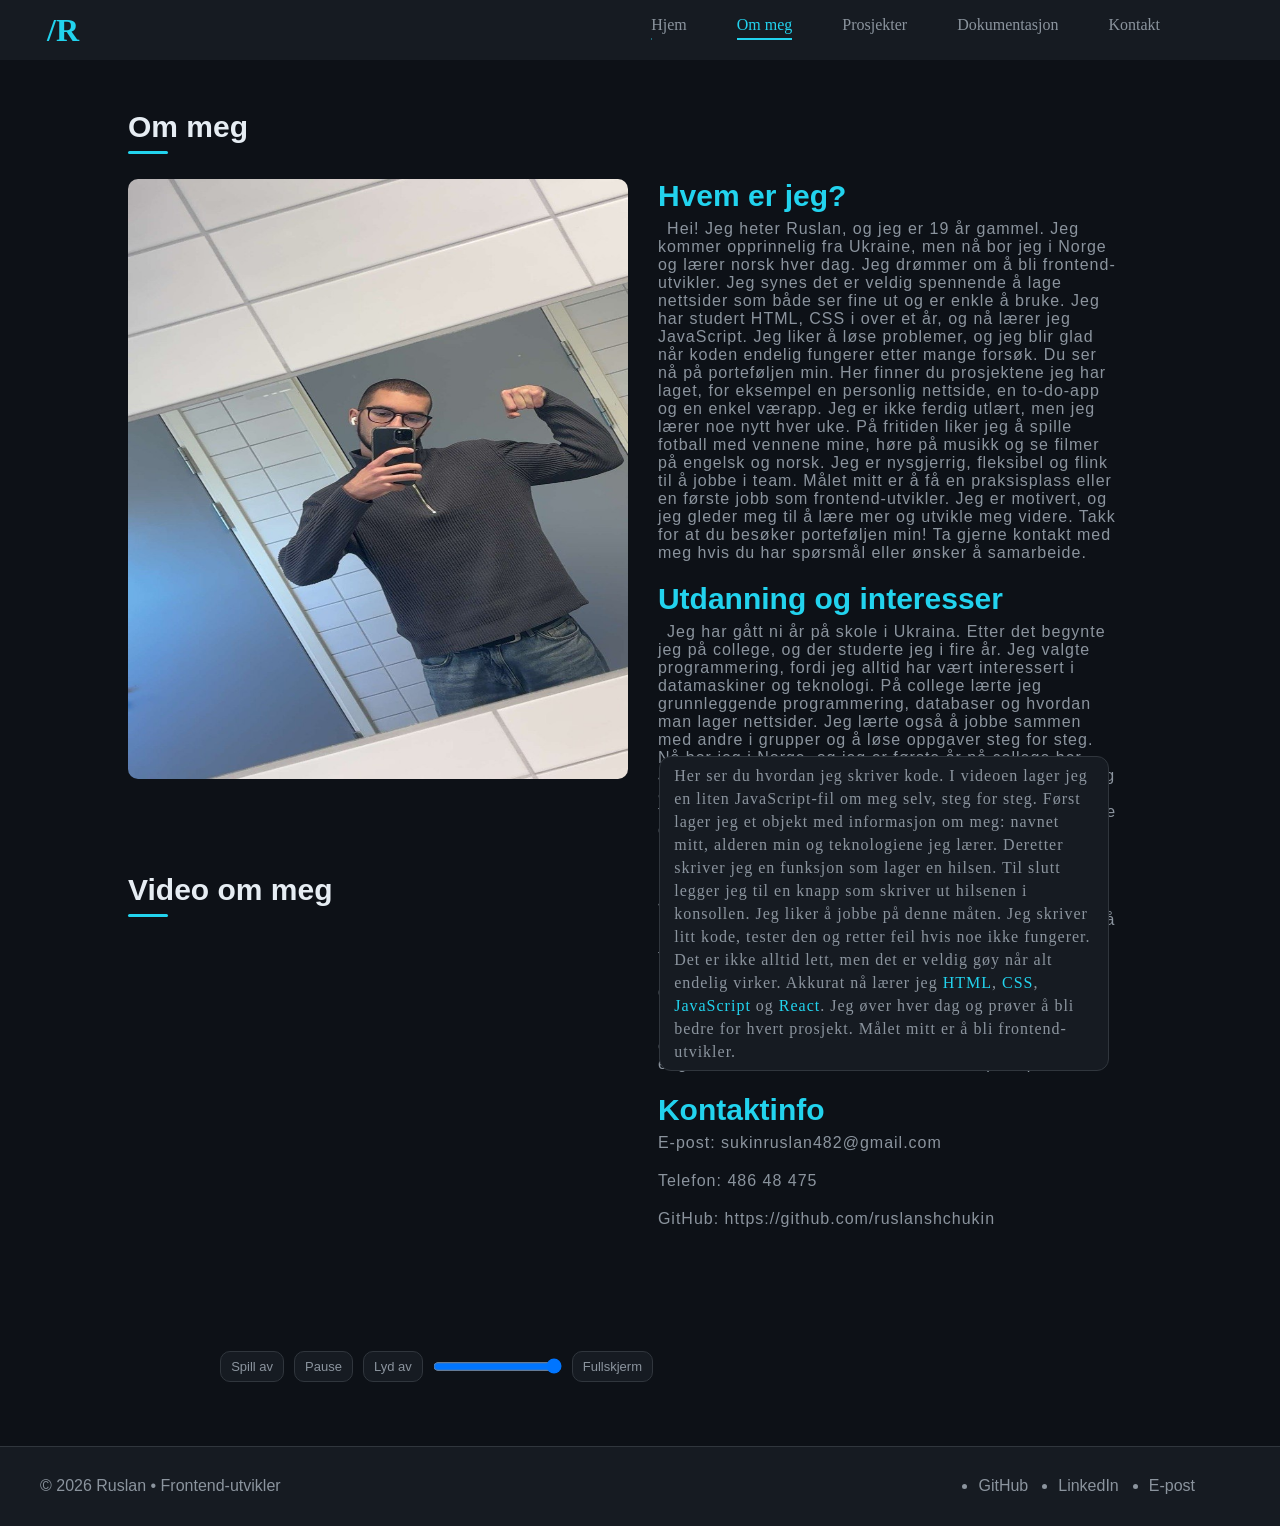
==== om meg.html @ 7aa9bc05 "Oppdaterer lenker" ====
<!DOCTYPE html>
<html lang="no">
<head>
    <meta charset="UTF-8">
    <meta name="viewport" content="width=device-width, initial-scale=1.0">
    <title>Portfolio</title>
    <link rel="stylesheet" href="css/om meg.css">
</head>
<body>
    <header>
        <h1 class="logo">/R</h1>

        <nav class="nav">
            <li><a href="index.html">Hjem</a></li>
            <li><a href="om meg.html" class="active">Om meg</a></li>
            <li><a href="prosjekter.html">Prosjekter</a></li>
            <li><a href="dokumentasjon.html">Dokumentasjon</a></li>
            <li><a href="kontakt.html">Kontakt</a></li>
        </nav>
        
    </header>

    <main>
        <section>
            <div class="content-1">

                <h1 class="section-title">Om meg</h1>
                
                <div class="om-meg">

                    <img src="img/første-bilde.jpg" alt="mitt bilde">

                    <div class="om-meg-tekst">
                        <h2>Hvem er jeg?</h2>

                        <p>
                            <span>Hei! Jeg heter Ruslan, og jeg er 19 år gammel. Jeg kommer opprinnelig fra Ukraine, men nå bor jeg i Norge og lærer norsk hver dag.</span>
                            Jeg drømmer om å bli frontend-utvikler. Jeg synes det er veldig spennende å lage nettsider som både ser fine ut og er enkle å bruke. 
                            Jeg har studert HTML, CSS i over et år, og nå lærer jeg JavaScript. Jeg liker å løse problemer, og jeg blir glad når koden endelig fungerer etter mange forsøk.
                            Du ser nå på porteføljen min. Her finner du prosjektene jeg har laget, for eksempel en personlig nettside, en to-do-app og en enkel værapp. Jeg er ikke ferdig utlært, men jeg lærer noe nytt hver uke.
                            På fritiden liker jeg å spille fotball med vennene mine, høre på musikk og se filmer på engelsk og norsk. Jeg er nysgjerrig, fleksibel og flink til å jobbe i team.
                            Målet mitt er å få en praksisplass eller en første jobb som frontend-utvikler. Jeg er motivert, og jeg gleder meg til å lære mer og utvikle meg videre.
                            Takk for at du besøker porteføljen min! Ta gjerne kontakt med meg hvis du har spørsmål eller ønsker å samarbeide.
                        </p>
    
                        <h2>Utdanning og interesser</h2>
                        <p>
                            <span>Jeg har gått ni år på skole i Ukraina. Etter det begynte jeg på college, og der studerte jeg i fire år. Jeg valgte programmering, fordi jeg alltid har vært interessert i datamaskiner og teknologi.</span>
                            På college lærte jeg grunnleggende programmering, databaser og hvordan man lager nettsider. Jeg lærte også å jobbe sammen med andre i grupper og å løse oppgaver steg for steg.
                            Nå bor jeg i Norge, og jeg er første år på college her. Jeg studerer fortsatt programmering. Det er litt vanskelig å studere på et nytt språk, men jeg lærer mye, både om faget og om norsk. Jeg har også blitt flinkere til å snakke og skrive norsk hver uke.
                            I fremtiden vil jeg fortsette å lære og bli en god frontend-utvikler.
                            <br>
                            <br>
                            <span>Min største interesse er programmering og webdesign. Jeg liker å bruke tid på å lage små prosjekter og prøve ut nye ting. Når jeg ser en fin nettside, tenker jeg ofte på hvordan den er laget.</span>
                            Jeg liker også å følge med på ny teknologi og se videoer om koding på YouTube. Det hjelper meg å lære nye ting og få nye ideer.
                            I tillegg til datamaskiner liker jeg å være aktiv. Jeg spiller fotball med vennene mine og går gjerne turer i naturen. Norge har mye vakker natur, og jeg setter pris på det.
                            Jeg liker også musikk og filmer. Jeg ser ofte filmer på norsk og engelsk, fordi det er en fin måte å lære språk på.
                        </p>
    
                        <h2>Kontaktinfo</h2>
                        <p>E-post: sukinruslan482@gmail.com</p>
                        <p>Telefon: 486 48 475</p>
                        <p>GitHub: 
                            <a href="https://github.com/ruslanshchukin" target="_blank"  rel="noopener noreferrer" title="Du kan trykke og finne informasjon på GitHub her">https://github.com/ruslanshchukin</a>
                        </p>
                    </div>
                </div>

            </div>
        </section>

        <section>
            <div class="content-2">
                <h1 class="section-title-2">Video om meg</h1>

                <div class="video">
                    <video id="minVideo" src="img/koding.mp4" width="800"  alt="video om meg"></video>  
                </div>

                <div class="kontroller">
                    <button id="spillAv">Spill av</button>
                    <button id="pause">Pause</button>
                    <button id="lyd">Lyd av</button>
                    <input type="range" id="volum" min="0" max="1" step="0.1" value="1">
                    <button id="fullskjerm">Fullskjerm</button>
                </div>   
            </div>
            <div class="content-2-2">
                <p>
                    Her ser du hvordan jeg skriver kode. I videoen lager jeg en liten JavaScript-fil om meg selv, steg for steg.
                    Først lager jeg et objekt med informasjon om meg: navnet mitt, alderen min og teknologiene jeg lærer.
                    Deretter skriver jeg en funksjon som lager en hilsen. Til slutt legger jeg til en knapp som skriver ut hilsenen i konsollen.
                    Jeg liker å jobbe på denne måten. Jeg skriver litt kode, tester den og retter feil hvis noe ikke fungerer. Det er ikke alltid lett, men det er veldig gøy når alt endelig virker.
                    Akkurat nå lærer jeg 
                    <span title="HTML er språket som bygger strukturen til en nettside. Med HTML lager jeg overskrifter, tekst, bilder, lenker og knapper.">HTML</span>, 
                    <span title="CSS bestemmer hvordan nettsiden ser ut. Jeg bruker CSS til farger, skrifttyper, avstander og layout, og til å gjøre siden fin på både mobil og PC.">CSS</span>, 
                    <span title="JavaScript gjør nettsiden levende. Med JavaScript kan jeg lage knapper som gjør noe, menyer som åpner seg, og apper som reagerer når brukeren klikker.">JavaScript</span> og 
                    <span title="React er et verktøy laget i JavaScript. Det hjelper meg å bygge nettsider av små, gjenbrukbare deler som kalles komponenter. Det gjør store prosjekter enklere å lage og vedlikeholde.">React</span>. Jeg øver hver dag og prøver å bli bedre for hvert prosjekt. Målet mitt er å bli frontend-utvikler.
                </p>
            </div>
        </section>
    </main>

    <footer>
        <div class="text-1">
            <p>© 2026 Ruslan • Frontend-utvikler</p>
        </div>
        <div class="text-2">
            <ul>
                <li>
                    GitHub
                </li>
                <li>
                    LinkedIn
                </li>
                <li>
                    E-post
                </li>
            </ul>
        </div>
    </footer>
    <script src="js/om meg.js"></script>
</body>
</html>
---- css/om meg.css ----
:root{
    --bakgrunn: #0D1117;    /*Hovedbakgrunn*/
    --flate: #161B22;       /*Kort, seksjoner*/
    --kantlinje: #30363D;   /*Rammer, linjer*/
    --tekst:#E6EDF3;        /*Brødtekst, overskrifter*/
    --dempet: #8B949E;      /*Sekundærtekst*/
    --aksent1: #22D3EE;     /*Knapper, lenker, logo*/
    --aksent2: #A78BFA;     /*Detaljer, hovern*/
    --suksess: #34D399;     /*Status, «åpen for jobb»*/
}

* {
    box-sizing: border-box;
    margin: 0;
    padding: 0;
}

body{
    background-color: var(--bakgrunn);
}

header{
    display: flex;
    justify-content: space-between;
    align-items: center;
    padding: 10px 20px;
    height: 60px;
    background-color: var(--flate);
    font-family: Georgia, 'Times New Roman', Times, serif;
}

.logo {
    font-weight: bold;
    color: var(--aksent1);
    padding-left: 27px;
}

.nav {
    display: flex;
    gap: 50px;
    margin-right: 100px;
    font-size: 16px;
    list-style: none;
}

.nav a {
    position: relative;
    display: inline-block;   
    overflow: hidden;         
    padding-bottom: 6px;
    color: var(--dempet);
    text-decoration: none;
    transition: color 0.2s;
    cursor: pointer;
}

.nav a::after {
    content: "";
    position: absolute;
    bottom: 0;
    left: 0;
    width: 100%;
    height: 2px;
    background-color: var(--aksent1);
    transform: translateX(-100%);   
    transition: transform 0.3s;
}

.nav a:hover::after,
.nav a.active::after {
    transform: translateX(0);     
}

.nav a:hover {
    color: var(--aksent1);
}

.nav a.active {
    color: var(--aksent1);
}

.content-1 {
    margin-left: 10%;
    margin-top: 50px;
}

.section-title {
    position: relative;
    display: inline-block;     
    padding-bottom: 10px;       
    font-size: 30px;
    color: var(--tekst);
    font-family: 'Gill Sans', 'Gill Sans MT', Calibri, 'Trebuchet MS', sans-serif;
}

.section-title::after {
    content: "";
    position: absolute;
    left: 0;
    bottom: 0;
    width: 40px;             
    height: 3px;
    background-color: var(--aksent1);
    border-radius: 2px;
    transition: width 0.4s ease;
}

.section-title:hover::after {
    width: 100%;               
}

.om-meg {
    padding-top: 25px;
    position: relative;
}

.om-meg img {
    width: 500px;
    height: 600px;
    border-radius: 10px;
}

.om-meg-tekst {
    position: absolute;
    top: 0;
    left: 46%;
    width: 40%;
    padding-top: 25px;
}

.om-meg-tekst h2 {
    color: var(--aksent1);
    padding-bottom: 7px;
    font-family: 'Gill Sans', 'Gill Sans MT', Calibri, 'Trebuchet MS', sans-serif;
    font-size: 30px;
}

.om-meg-tekst p {
    letter-spacing: 1px;
    padding-bottom: 20px;
    color: var(--dempet);
    font-family: 'Gill Sans', 'Gill Sans MT', Calibri, 'Trebuchet MS', sans-serif;
}

.om-meg-tekst span {
    padding-left: 2%;
}

.om-meg-tekst a{
    text-decoration: none;
    color: var(--dempet);
    cursor: pointer;
}

.om-meg-tekst a:hover {
    color: var(--aksent1);
}

.content-2 {
    margin-left: 10%;
    margin-top: 7%;
    position: relative;
}

.section-title-2 {
    position: relative;
    display: inline-block;     
    padding-bottom: 10px;       
    font-size: 30px;
    color: var(--tekst);
    font-family: 'Gill Sans', 'Gill Sans MT', Calibri, 'Trebuchet MS', sans-serif;
}

.section-title-2::after {
    content: "";
    position: absolute;
    left: 0;
    bottom: 0;
    width: 40px;             
    height: 3px;
    background-color: var(--aksent1);
    border-radius: 2px;
    transition: width 0.4s ease;
}

.section-title-2:hover::after {
    width: 100%;               
}

.video {
    padding-top: 20px;
    max-width: 640px;
}

.kontroller {
    display: flex;
    gap: 10px;
    padding-top: 10px;
    padding-left: 8%;
}

.kontroller button {
    background-color: var(--flate);
    border: 1px solid var(--kantlinje);
    border-radius: 10px;
    padding: 7px 10px;
    color: var(--dempet);
    cursor: pointer;
    font-family: 'Gill Sans', 'Gill Sans MT', Calibri, 'Trebuchet MS', sans-serif;
    font-size: 13px;
}

.kontroller button:hover {
    color: var(--aksent1);
}

.content-2-2 {
    position: absolute;
    left: 51.5%;
    top: 84%;
    border: 1px solid var(--kantlinje);
    background-color: var(--flate);
    padding: 7px 14px;
    max-width: 450px;
    letter-spacing: 1px;
    line-height: 23px;
    border-radius: 12px;
    color: var(--dempet);
}

.content-2-2 span {
    color: var(--aksent1);
}

footer {
    margin-top: 5%;
    height: 80px;
    background-color: var(--flate);
    border-top: 1px solid var(--kantlinje);
    display: flex;
    justify-content: space-between;
    font-family: 'Gill Sans', 'Gill Sans MT', Calibri, 'Trebuchet MS', sans-serif;
}

.text-1 {
    color: var(--dempet);
    padding-top: 30px;
    padding-left: 40px;
}

.text-2 {
    color: var(--dempet);
    padding-top: 30px;
    padding-right: 85px;
}

.text-2 ul {
    display: flex;
    gap: 30px;
}
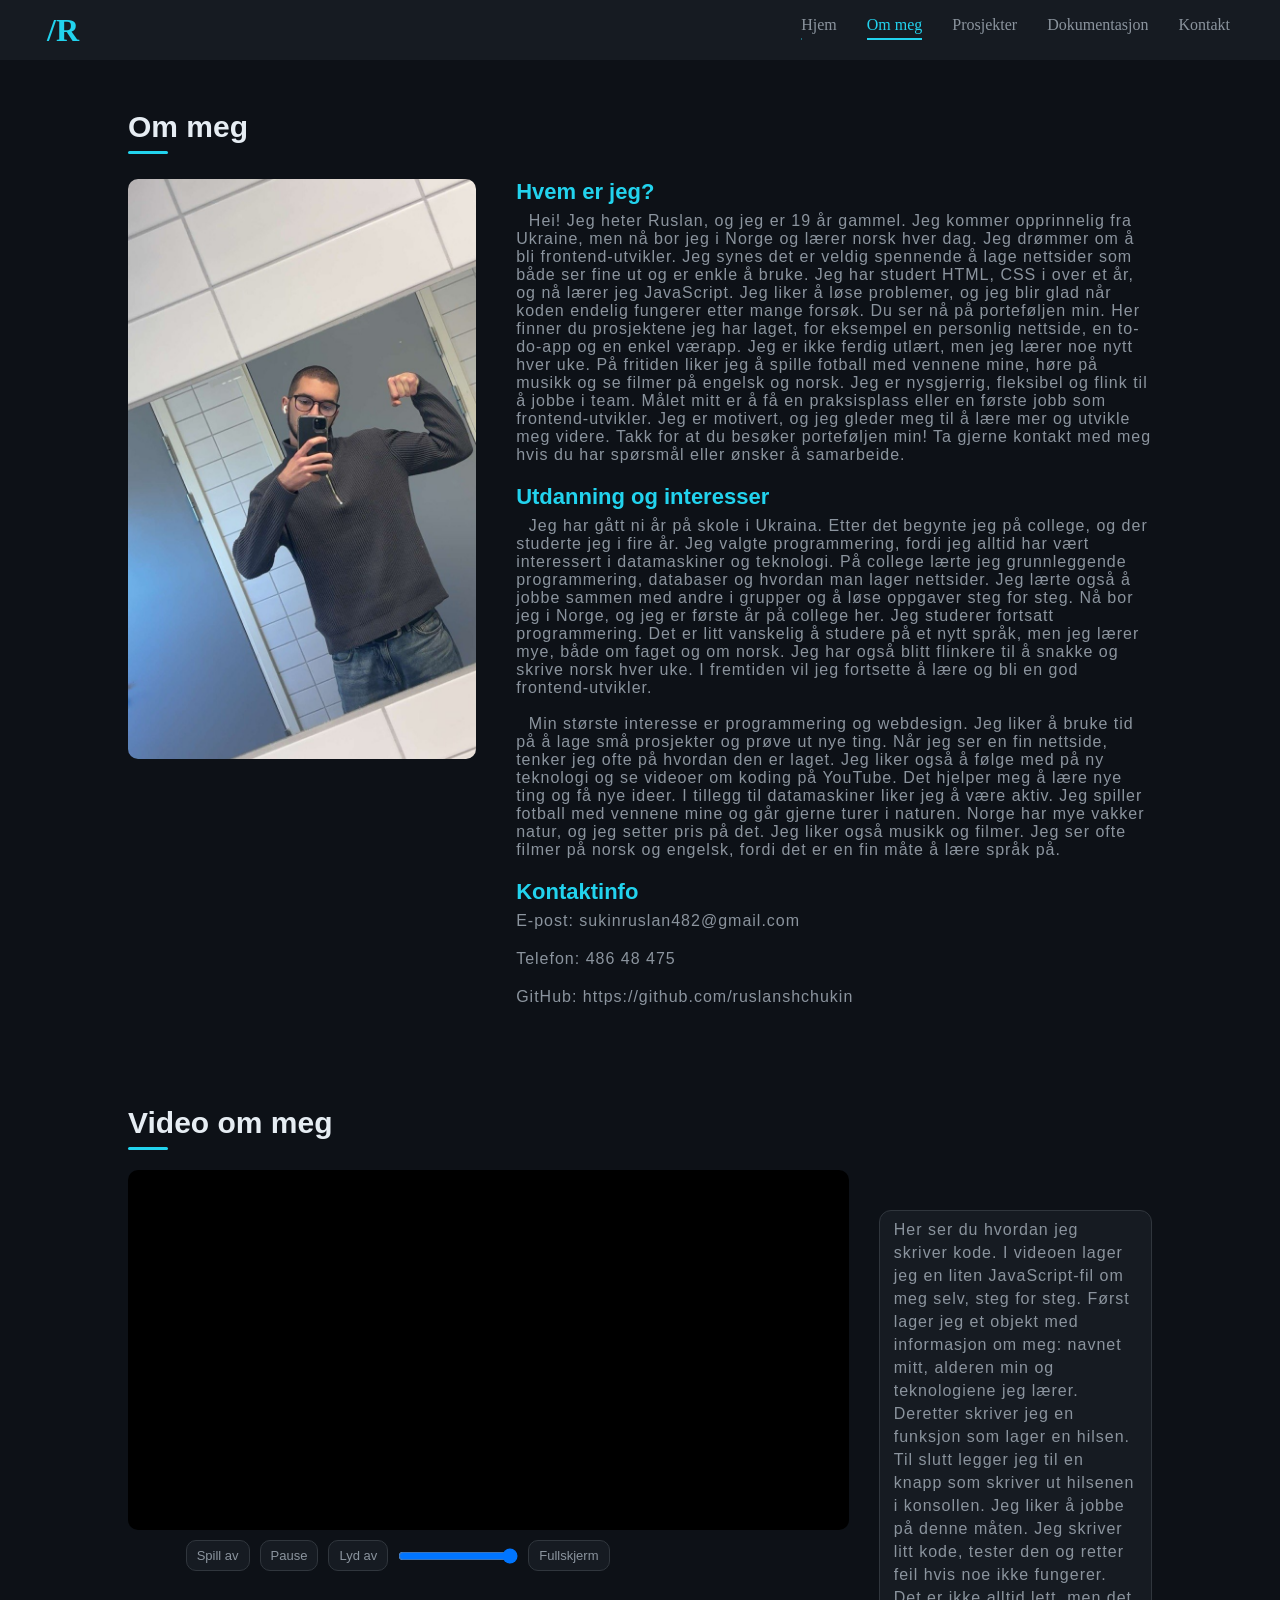
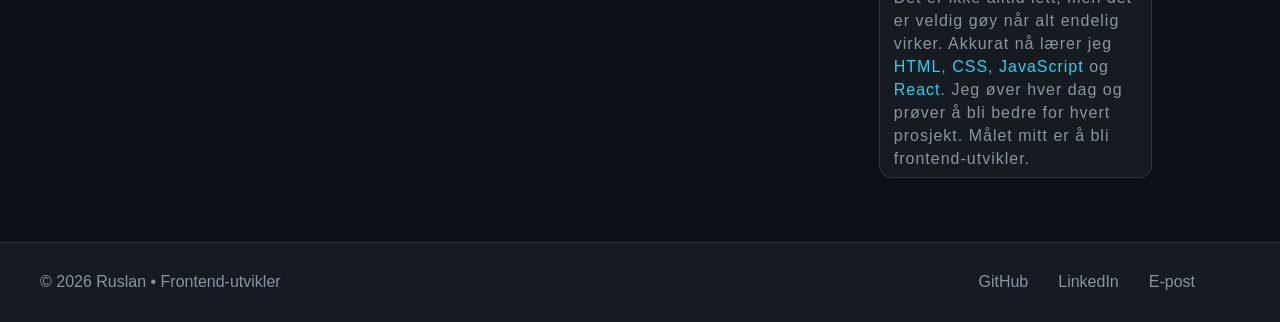
==== commit 068d56e1: "Oppdaterer lenker" ====
--- a/om meg.html
+++ b/om meg.html
@@ -10,14 +10,28 @@
     <header>
         <h1 class="logo">/R</h1>
 
-        <nav class="nav">
-            <li><a href="index.html">Hjem</a></li>
-            <li><a href="om meg.html" class="active">Om meg</a></li>
-            <li><a href="prosjekter.html">Prosjekter</a></li>
-            <li><a href="dokumentasjon.html">Dokumentasjon</a></li>
-            <li><a href="kontakt.html">Kontakt</a></li>
+        <nav>
+            <ul class="nav">
+                <li><a href="index.html">Hjem</a></li>
+                <li><a href="om meg.html" class="active">Om meg</a></li>
+                <li><a href="prosjekter.html">Prosjekter</a></li>
+                <li><a href="dokumentasjon.html">Dokumentasjon</a></li>
+                <li><a href="kontakt.html">Kontakt</a></li>
+            </ul>
         </nav>
-        
+
+        <!-- меню для телефона (на большом экране скрыто через CSS) -->
+        <details class="mobile-menu">
+            <summary>Meny</summary>
+            <ul>
+                <li><a href="index.html">Hjem</a></li>
+                <li><a href="om meg.html" class="active">Om meg</a></li>
+                <li><a href="prosjekter.html">Prosjekter</a></li>
+                <li><a href="dokumentasjon.html">Dokumentasjon</a></li>
+                <li><a href="kontakt.html">Kontakt</a></li>
+            </ul>
+        </details>
+
     </header>
 
     <main>
@@ -25,7 +39,7 @@
             <div class="content-1">
 
                 <h1 class="section-title">Om meg</h1>
-                
+
                 <div class="om-meg">
 
                     <img src="img/første-bilde.jpg" alt="mitt bilde">
@@ -35,14 +49,14 @@
 
                         <p>
                             <span>Hei! Jeg heter Ruslan, og jeg er 19 år gammel. Jeg kommer opprinnelig fra Ukraine, men nå bor jeg i Norge og lærer norsk hver dag.</span>
-                            Jeg drømmer om å bli frontend-utvikler. Jeg synes det er veldig spennende å lage nettsider som både ser fine ut og er enkle å bruke. 
+                            Jeg drømmer om å bli frontend-utvikler. Jeg synes det er veldig spennende å lage nettsider som både ser fine ut og er enkle å bruke.
                             Jeg har studert HTML, CSS i over et år, og nå lærer jeg JavaScript. Jeg liker å løse problemer, og jeg blir glad når koden endelig fungerer etter mange forsøk.
                             Du ser nå på porteføljen min. Her finner du prosjektene jeg har laget, for eksempel en personlig nettside, en to-do-app og en enkel værapp. Jeg er ikke ferdig utlært, men jeg lærer noe nytt hver uke.
                             På fritiden liker jeg å spille fotball med vennene mine, høre på musikk og se filmer på engelsk og norsk. Jeg er nysgjerrig, fleksibel og flink til å jobbe i team.
                             Målet mitt er å få en praksisplass eller en første jobb som frontend-utvikler. Jeg er motivert, og jeg gleder meg til å lære mer og utvikle meg videre.
                             Takk for at du besøker porteføljen min! Ta gjerne kontakt med meg hvis du har spørsmål eller ønsker å samarbeide.
                         </p>
-    
+
                         <h2>Utdanning og interesser</h2>
                         <p>
                             <span>Jeg har gått ni år på skole i Ukraina. Etter det begynte jeg på college, og der studerte jeg i fire år. Jeg valgte programmering, fordi jeg alltid har vært interessert i datamaskiner og teknologi.</span>
@@ -56,12 +70,12 @@
                             I tillegg til datamaskiner liker jeg å være aktiv. Jeg spiller fotball med vennene mine og går gjerne turer i naturen. Norge har mye vakker natur, og jeg setter pris på det.
                             Jeg liker også musikk og filmer. Jeg ser ofte filmer på norsk og engelsk, fordi det er en fin måte å lære språk på.
                         </p>
-    
+
                         <h2>Kontaktinfo</h2>
                         <p>E-post: sukinruslan482@gmail.com</p>
                         <p>Telefon: 486 48 475</p>
-                        <p>GitHub: 
-                            <a href="https://github.com/ruslanshchukin" target="_blank"  rel="noopener noreferrer" title="Du kan trykke og finne informasjon på GitHub her">https://github.com/ruslanshchukin</a>
+                        <p>GitHub:
+                            <a href="https://github.com/ruslanshchukin" target="_blank" rel="noopener noreferrer" title="Du kan trykke og finne informasjon på GitHub her">https://github.com/ruslanshchukin</a>
                         </p>
                     </div>
                 </div>
@@ -72,31 +86,38 @@
         <section>
             <div class="content-2">
                 <h1 class="section-title-2">Video om meg</h1>
+                
+                <div class="video-layout">
 
-                <div class="video">
-                    <video id="minVideo" src="img/koding.mp4" width="800"  alt="video om meg"></video>  
+                    <div class="video-col">
+                        <div class="video">
+                            <video id="minVideo" src="img/koding.mp4" aria-label="video om meg"></video>
+                        </div>
+
+                        <div class="kontroller">
+                            <button id="spillAv">Spill av</button>
+                            <button id="pause">Pause</button>
+                            <button id="lyd">Lyd av</button>
+                            <input type="range" id="volum" min="0" max="1" step="0.1" value="1">
+                            <button id="fullskjerm">Fullskjerm</button>
+                        </div>
+                    </div>
+
+                    <div class="content-2-2">
+                        <p>
+                            Her ser du hvordan jeg skriver kode. I videoen lager jeg en liten JavaScript-fil om meg selv, steg for steg.
+                            Først lager jeg et objekt med informasjon om meg: navnet mitt, alderen min og teknologiene jeg lærer.
+                            Deretter skriver jeg en funksjon som lager en hilsen. Til slutt legger jeg til en knapp som skriver ut hilsenen i konsollen.
+                            Jeg liker å jobbe på denne måten. Jeg skriver litt kode, tester den og retter feil hvis noe ikke fungerer. Det er ikke alltid lett, men det er veldig gøy når alt endelig virker.
+                            Akkurat nå lærer jeg
+                            <span title="HTML er språket som bygger strukturen til en nettside. Med HTML lager jeg overskrifter, tekst, bilder, lenker og knapper.">HTML</span>,
+                            <span title="CSS bestemmer hvordan nettsiden ser ut. Jeg bruker CSS til farger, skrifttyper, avstander og layout, og til å gjøre siden fin på både mobil og PC.">CSS</span>,
+                            <span title="JavaScript gjør nettsiden levende. Med JavaScript kan jeg lage knapper som gjør noe, menyer som åpner seg, og apper som reagerer når brukeren klikker.">JavaScript</span> og
+                            <span title="React er et verktøy laget i JavaScript. Det hjelper meg å bygge nettsider av små, gjenbrukbare deler som kalles komponenter. Det gjør store prosjekter enklere å lage og vedlikeholde.">React</span>. Jeg øver hver dag og prøver å bli bedre for hvert prosjekt. Målet mitt er å bli frontend-utvikler.
+                        </p>
+                    </div>
+
                 </div>
-
-                <div class="kontroller">
-                    <button id="spillAv">Spill av</button>
-                    <button id="pause">Pause</button>
-                    <button id="lyd">Lyd av</button>
-                    <input type="range" id="volum" min="0" max="1" step="0.1" value="1">
-                    <button id="fullskjerm">Fullskjerm</button>
-                </div>   
-            </div>
-            <div class="content-2-2">
-                <p>
-                    Her ser du hvordan jeg skriver kode. I videoen lager jeg en liten JavaScript-fil om meg selv, steg for steg.
-                    Først lager jeg et objekt med informasjon om meg: navnet mitt, alderen min og teknologiene jeg lærer.
-                    Deretter skriver jeg en funksjon som lager en hilsen. Til slutt legger jeg til en knapp som skriver ut hilsenen i konsollen.
-                    Jeg liker å jobbe på denne måten. Jeg skriver litt kode, tester den og retter feil hvis noe ikke fungerer. Det er ikke alltid lett, men det er veldig gøy når alt endelig virker.
-                    Akkurat nå lærer jeg 
-                    <span title="HTML er språket som bygger strukturen til en nettside. Med HTML lager jeg overskrifter, tekst, bilder, lenker og knapper.">HTML</span>, 
-                    <span title="CSS bestemmer hvordan nettsiden ser ut. Jeg bruker CSS til farger, skrifttyper, avstander og layout, og til å gjøre siden fin på både mobil og PC.">CSS</span>, 
-                    <span title="JavaScript gjør nettsiden levende. Med JavaScript kan jeg lage knapper som gjør noe, menyer som åpner seg, og apper som reagerer når brukeren klikker.">JavaScript</span> og 
-                    <span title="React er et verktøy laget i JavaScript. Det hjelper meg å bygge nettsider av små, gjenbrukbare deler som kalles komponenter. Det gjør store prosjekter enklere å lage og vedlikeholde.">React</span>. Jeg øver hver dag og prøver å bli bedre for hvert prosjekt. Målet mitt er å bli frontend-utvikler.
-                </p>
             </div>
         </section>
     </main>
@@ -107,15 +128,9 @@
         </div>
         <div class="text-2">
             <ul>
-                <li>
-                    GitHub
-                </li>
-                <li>
-                    LinkedIn
-                </li>
-                <li>
-                    E-post
-                </li>
+                <li>GitHub</li>
+                <li>LinkedIn</li>
+                <li>E-post</li>
             </ul>
         </div>
     </footer>
--- a/css/om meg.css
+++ b/css/om meg.css
@@ -15,8 +15,14 @@
     padding: 0;
 }
 
+img,
+video {
+    max-width: 100%;
+}
+
 body{
     background-color: var(--bakgrunn);
+    overflow-x: hidden;
 }
 
 header{
@@ -24,7 +30,7 @@
     justify-content: space-between;
     align-items: center;
     padding: 10px 20px;
-    height: 60px;
+    min-height: 60px;                
     background-color: var(--flate);
     font-family: Georgia, 'Times New Roman', Times, serif;
 }
@@ -45,11 +51,12 @@
 
 .nav a {
     position: relative;
-    display: inline-block;   
-    overflow: hidden;         
+    display: inline-block;
+    overflow: hidden;
     padding-bottom: 6px;
     color: var(--dempet);
     text-decoration: none;
+    white-space: nowrap;
     transition: color 0.2s;
     cursor: pointer;
 }
@@ -62,13 +69,13 @@
     width: 100%;
     height: 2px;
     background-color: var(--aksent1);
-    transform: translateX(-100%);   
+    transform: translateX(-100%);
     transition: transform 0.3s;
 }
 
 .nav a:hover::after,
 .nav a.active::after {
-    transform: translateX(0);     
+    transform: translateX(0);
 }
 
 .nav a:hover {
@@ -77,17 +84,22 @@
 
 .nav a.active {
     color: var(--aksent1);
+}
+
+.mobile-menu {
+    display: none;
 }
 
 .content-1 {
     margin-left: 10%;
+    margin-right: 10%;
     margin-top: 50px;
 }
 
 .section-title {
     position: relative;
-    display: inline-block;     
-    padding-bottom: 10px;       
+    display: inline-block;
+    padding-bottom: 10px;
     font-size: 30px;
     color: var(--tekst);
     font-family: 'Gill Sans', 'Gill Sans MT', Calibri, 'Trebuchet MS', sans-serif;
@@ -98,7 +110,7 @@
     position: absolute;
     left: 0;
     bottom: 0;
-    width: 40px;             
+    width: 40px;
     height: 3px;
     background-color: var(--aksent1);
     border-radius: 2px;
@@ -106,33 +118,38 @@
 }
 
 .section-title:hover::after {
-    width: 100%;               
+    width: 100%;
 }
 
 .om-meg {
+    display: flex;
+    align-items: flex-start;
+    gap: 60px;
     padding-top: 25px;
-    position: relative;
 }
 
 .om-meg img {
-    width: 500px;
-    height: 600px;
+    flex: 0 0 34%;                 
+    width: 34%;
+    max-width: 500px;
+    height: auto;
+    aspect-ratio: 5 / 6;            
+    object-fit: cover;
     border-radius: 10px;
 }
 
 .om-meg-tekst {
-    position: absolute;
-    top: 0;
-    left: 46%;
-    width: 40%;
-    padding-top: 25px;
+    flex: 1;
+    min-width: 0;
+    max-width: 900px;
+    padding-top: 0;
 }
 
 .om-meg-tekst h2 {
     color: var(--aksent1);
     padding-bottom: 7px;
     font-family: 'Gill Sans', 'Gill Sans MT', Calibri, 'Trebuchet MS', sans-serif;
-    font-size: 30px;
+    font-size: clamp(22px, 1.6vw, 30px);
 }
 
 .om-meg-tekst p {
@@ -140,6 +157,7 @@
     padding-bottom: 20px;
     color: var(--dempet);
     font-family: 'Gill Sans', 'Gill Sans MT', Calibri, 'Trebuchet MS', sans-serif;
+    overflow-wrap: anywhere;         
 }
 
 .om-meg-tekst span {
@@ -158,14 +176,15 @@
 
 .content-2 {
     margin-left: 10%;
+    margin-right: 10%;
     margin-top: 7%;
     position: relative;
 }
 
 .section-title-2 {
     position: relative;
-    display: inline-block;     
-    padding-bottom: 10px;       
+    display: inline-block;
+    padding-bottom: 10px;
     font-size: 30px;
     color: var(--tekst);
     font-family: 'Gill Sans', 'Gill Sans MT', Calibri, 'Trebuchet MS', sans-serif;
@@ -176,7 +195,7 @@
     position: absolute;
     left: 0;
     bottom: 0;
-    width: 40px;             
+    width: 40px;
     height: 3px;
     background-color: var(--aksent1);
     border-radius: 2px;
@@ -184,16 +203,38 @@
 }
 
 .section-title-2:hover::after {
-    width: 100%;               
+    width: 100%;
+}
+
+.video-layout {
+    display: flex;
+    align-items: flex-start;
+    gap: 40px;
+    padding-top: 10px;
+}
+
+.video-col {
+    flex: 0 1 800px;
+    min-width: 0;
 }
 
 .video {
-    padding-top: 20px;
-    max-width: 640px;
+    padding-top: 10px;
+    max-width: 800px;
+}
+
+.video video {
+    display: block;
+    width: 100%;
+    height: auto;
+    border-radius: 10px;
+    background-color: #000;
 }
 
 .kontroller {
     display: flex;
+    flex-wrap: wrap;                 
+    align-items: center;
     gap: 10px;
     padding-top: 10px;
     padding-left: 8%;
@@ -214,18 +255,21 @@
     color: var(--aksent1);
 }
 
+.kontroller input[type="range"] {
+    max-width: 120px;
+}
+
 .content-2-2 {
-    position: absolute;
-    left: 51.5%;
-    top: 84%;
+    flex: 1 1 300px;
+    max-width: 450px;
     border: 1px solid var(--kantlinje);
     background-color: var(--flate);
     padding: 7px 14px;
-    max-width: 450px;
     letter-spacing: 1px;
     line-height: 23px;
     border-radius: 12px;
     color: var(--dempet);
+    font-family: 'Gill Sans', 'Gill Sans MT', Calibri, 'Trebuchet MS', sans-serif;
 }
 
 .content-2-2 span {
@@ -234,7 +278,7 @@
 
 footer {
     margin-top: 5%;
-    height: 80px;
+    min-height: 80px;                
     background-color: var(--flate);
     border-top: 1px solid var(--kantlinje);
     display: flex;
@@ -257,9 +301,244 @@
 .text-2 ul {
     display: flex;
     gap: 30px;
-}
-
-
-
-
-
+    list-style: none;
+}
+
+@media (min-width: 2000px) {
+    .om-meg-tekst {
+        max-width: 1000px;
+    }
+
+    .video-col {
+        flex-basis: 900px;
+    }
+
+    .video {
+        max-width: 900px;
+    }
+}
+
+@media (max-width: 1920px) {
+    .nav {
+        margin-right: 60px;
+        gap: 40px;
+    }
+
+    .om-meg {
+        gap: 50px;
+    }
+
+    .om-meg img {
+        height: 580px;
+    }
+
+    .content-2 {
+        margin-top: 100px;
+    }
+
+    .content-2-2 {
+        margin-top: 50px;
+    }
+}
+
+@media (max-width: 1440px) {
+    .nav {
+        margin-right: 30px;
+        gap: 30px;
+    }
+
+    .om-meg {
+        gap: 40px;
+    }
+
+    .video-layout {
+        gap: 30px;
+    }
+
+    .content-2 {
+        margin-top: 80px;
+    }
+}
+
+@media (max-width: 1100px) {
+    .content-1,
+    .content-2 {
+        margin-left: 5%;
+        margin-right: 5%;
+    }
+
+    .content-1 {
+        margin-top: 40px;
+    }
+
+    .om-meg {
+        flex-direction: column;
+        gap: 30px;
+    }
+
+    .om-meg img {
+        flex: none;
+        width: 100%;
+        max-width: 500px;
+    }
+
+    .om-meg-tekst {
+        max-width: 100%;
+    }
+
+    .video-layout {
+        flex-direction: column;
+        gap: 24px;
+    }
+
+    .video-col {
+        flex: none;
+        width: 100%;
+    }
+
+    .content-2-2 {
+        flex: none;
+        width: 100%;
+        max-width: 100%;
+    }
+
+    .content-2 {
+        margin-top: 70px;
+    }
+
+    .nav {
+        margin-right: 0;
+        gap: 24px;
+    }
+
+    .logo {
+        padding-left: 0;
+    }
+
+    .text-1 {
+        padding-left: 20px;
+    }
+
+    .text-2 {
+        padding-right: 20px;
+    }
+}
+
+@media (max-width: 768px) {
+    header {
+        position: relative;          
+        padding: 12px 16px;
+    }
+
+    header nav {
+        display: none;             
+    }
+
+    .mobile-menu {
+        display: block;             
+    }
+
+    .mobile-menu summary {
+        list-style: none;
+        cursor: pointer;
+        color: var(--aksent1);
+        padding: 8px 16px;
+        border: 1px solid var(--kantlinje);
+        border-radius: 8px;
+    }
+
+    .mobile-menu summary::-webkit-details-marker {
+        display: none;
+    }
+
+    .mobile-menu ul {
+        position: absolute;
+        top: 100%;
+        left: 0;
+        right: 0;
+        z-index: 100;
+        padding: 8px 16px 16px;
+        list-style: none;
+        background-color: var(--flate);
+        border-bottom: 1px solid var(--kantlinje);
+    }
+
+    .mobile-menu a {
+        display: block;
+        padding: 12px 0;
+        color: var(--dempet);
+        text-decoration: none;
+    }
+
+    .mobile-menu a.active,
+    .mobile-menu a:hover {
+        color: var(--aksent1);
+    }
+
+    .section-title,
+    .section-title-2 {
+        font-size: 24px;
+    }
+
+    .om-meg-tekst p {
+        letter-spacing: 0.5px;
+    }
+
+    .om-meg-tekst span {
+        padding-left: 0;
+    }
+
+    .kontroller {
+        padding-left: 0;
+    }
+
+    .content-2-2 {
+        letter-spacing: 0.5px;
+    }
+
+    footer {
+        flex-direction: column;
+        align-items: center;
+        gap: 12px;
+        padding: 20px 16px;
+        text-align: center;
+    }
+
+    .text-1,
+    .text-2 {
+        padding: 0;
+    }
+
+    .text-2 ul {
+        justify-content: center;
+        gap: 20px;
+    }
+}
+
+@media (max-width: 480px) {
+    .content-1 {
+        margin-top: 30px;
+    }
+
+    .content-2 {
+        margin-top: 50px;
+    }
+
+    .om-meg img {
+        max-width: 100%;
+    }
+
+    .om-meg-tekst h2 {
+        font-size: 22px;
+    }
+
+    .kontroller button {
+        flex: 1 1 auto;
+        padding: 9px 10px;
+    }
+
+    .kontroller input[type="range"] {
+        flex: 1 1 100%;
+        max-width: 100%;
+    }
+}
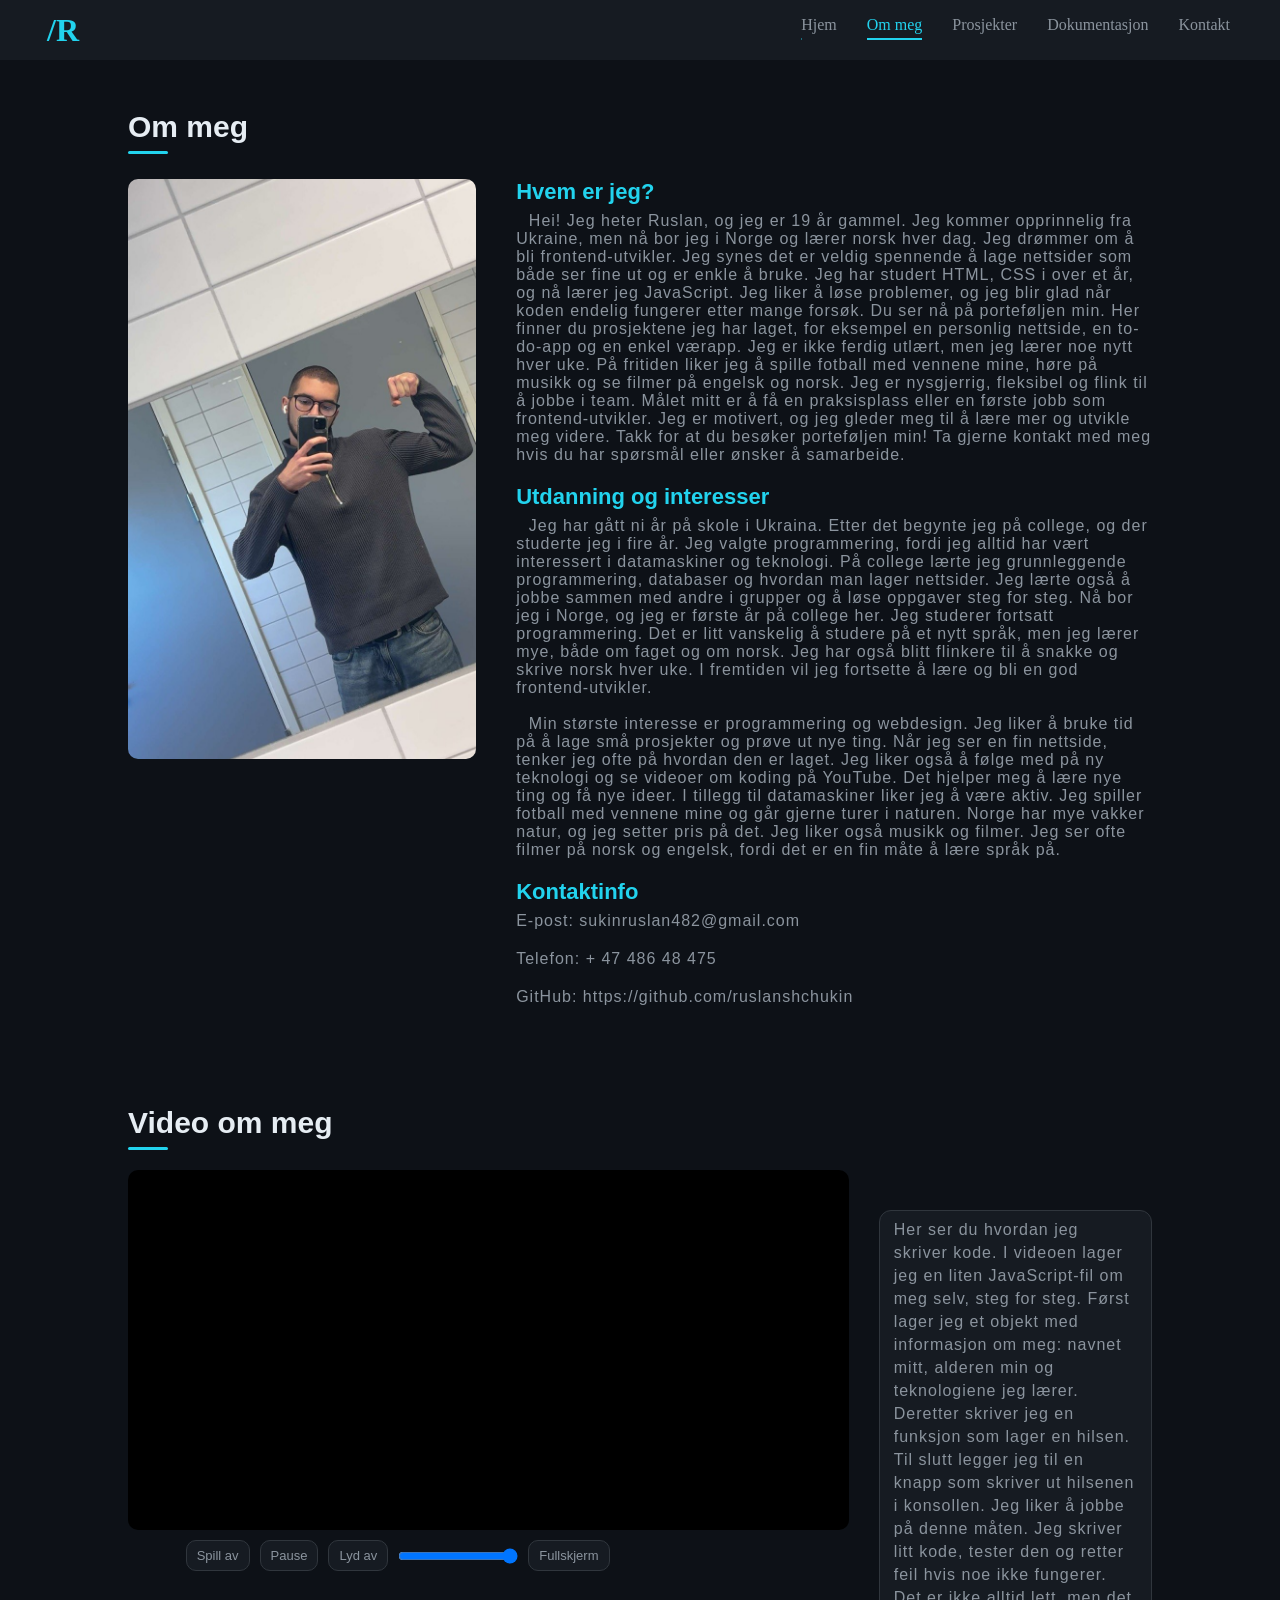
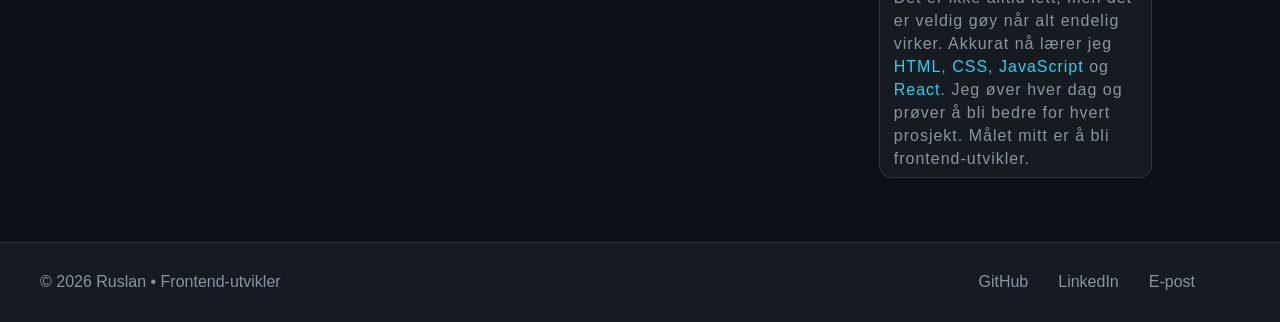
==== commit 33fabf5b: "Oppdaterer lenker" ====
--- a/om meg.html
+++ b/om meg.html
@@ -10,17 +10,6 @@
     <header>
         <h1 class="logo">/R</h1>
 
-        <nav>
-            <ul class="nav">
-                <li><a href="index.html">Hjem</a></li>
-                <li><a href="om meg.html" class="active">Om meg</a></li>
-                <li><a href="prosjekter.html">Prosjekter</a></li>
-                <li><a href="dokumentasjon.html">Dokumentasjon</a></li>
-                <li><a href="kontakt.html">Kontakt</a></li>
-            </ul>
-        </nav>
-
-        <!-- меню для телефона (на большом экране скрыто через CSS) -->
         <details class="mobile-menu">
             <summary>Meny</summary>
             <ul>
@@ -31,6 +20,16 @@
                 <li><a href="kontakt.html">Kontakt</a></li>
             </ul>
         </details>
+
+        <nav>
+            <ul class="nav">
+                <li><a href="index.html">Hjem</a></li>
+                <li><a href="om meg.html" class="active">Om meg</a></li>
+                <li><a href="prosjekter.html">Prosjekter</a></li>
+                <li><a href="dokumentasjon.html">Dokumentasjon</a></li>
+                <li><a href="kontakt.html">Kontakt</a></li>
+            </ul>
+        </nav>
 
     </header>
 
@@ -72,8 +71,10 @@
                         </p>
 
                         <h2>Kontaktinfo</h2>
-                        <p>E-post: sukinruslan482@gmail.com</p>
-                        <p>Telefon: 486 48 475</p>
+                        <p>E-post: 
+                            <a href="https://mail.google.com/mail/u/0/?hl=ru#inbox?compose=CllgCJfmrJjBhlbhVldlgZNxZMCgJKndXCrHfFXgDmlBXKqHZqpQmMDRrFFnsMzWnHgFKFZsNFg" target="_blank" rel="noopener noreferrer" title="Du kan trykke og skrive beskjed på e-posten mitt her">sukinruslan482@gmail.com</a>
+                        </p>
+                        <p>Telefon: + 47 486 48 475</p>
                         <p>GitHub:
                             <a href="https://github.com/ruslanshchukin" target="_blank" rel="noopener noreferrer" title="Du kan trykke og finne informasjon på GitHub her">https://github.com/ruslanshchukin</a>
                         </p>
@@ -86,7 +87,7 @@
         <section>
             <div class="content-2">
                 <h1 class="section-title-2">Video om meg</h1>
-                
+
                 <div class="video-layout">
 
                     <div class="video-col">
--- a/css/om meg.css
+++ b/css/om meg.css
@@ -30,7 +30,7 @@
     justify-content: space-between;
     align-items: center;
     padding: 10px 20px;
-    min-height: 60px;                
+    min-height: 60px;               
     background-color: var(--flate);
     font-family: Georgia, 'Times New Roman', Times, serif;
 }
@@ -39,6 +39,31 @@
     font-weight: bold;
     color: var(--aksent1);
     padding-left: 27px;
+}
+
+.mobile-menu {
+    display: none;
+    color: var(--aksent1);
+    font-size: 15px;
+    cursor: pointer;
+}
+
+.mobile-menu ul {
+    list-style: none;
+    padding-top: 5px;
+    border: 1px solid var(--kantlinje);
+    padding: 5px 5px;
+    background-color: var(--flate);
+}
+
+.mobile-menu a {
+    text-decoration: none;
+    color: var(--dempet);
+    cursor: pointer;
+}
+
+.mobile-menu a:hover {
+    color: var(--aksent1);
 }
 
 .nav {
@@ -425,54 +450,26 @@
 }
 
 @media (max-width: 768px) {
+    .logo {
+        margin-right: 90%;
+        position: relative;
+    }
+
+    .mobile-menu {
+        display: block;
+        position: absolute;
+        margin-top: 10.5px;
+        margin-left: 67%;
+    }
+    
     header {
-        position: relative;          
+        flex-direction: column;
         padding: 12px 16px;
-    }
-
-    header nav {
-        display: none;             
-    }
-
-    .mobile-menu {
-        display: block;             
-    }
-
-    .mobile-menu summary {
-        list-style: none;
-        cursor: pointer;
-        color: var(--aksent1);
-        padding: 8px 16px;
-        border: 1px solid var(--kantlinje);
-        border-radius: 8px;
-    }
-
-    .mobile-menu summary::-webkit-details-marker {
+        gap: 10px;
+    }
+
+    .nav {
         display: none;
-    }
-
-    .mobile-menu ul {
-        position: absolute;
-        top: 100%;
-        left: 0;
-        right: 0;
-        z-index: 100;
-        padding: 8px 16px 16px;
-        list-style: none;
-        background-color: var(--flate);
-        border-bottom: 1px solid var(--kantlinje);
-    }
-
-    .mobile-menu a {
-        display: block;
-        padding: 12px 0;
-        color: var(--dempet);
-        text-decoration: none;
-    }
-
-    .mobile-menu a.active,
-    .mobile-menu a:hover {
-        color: var(--aksent1);
     }
 
     .section-title,
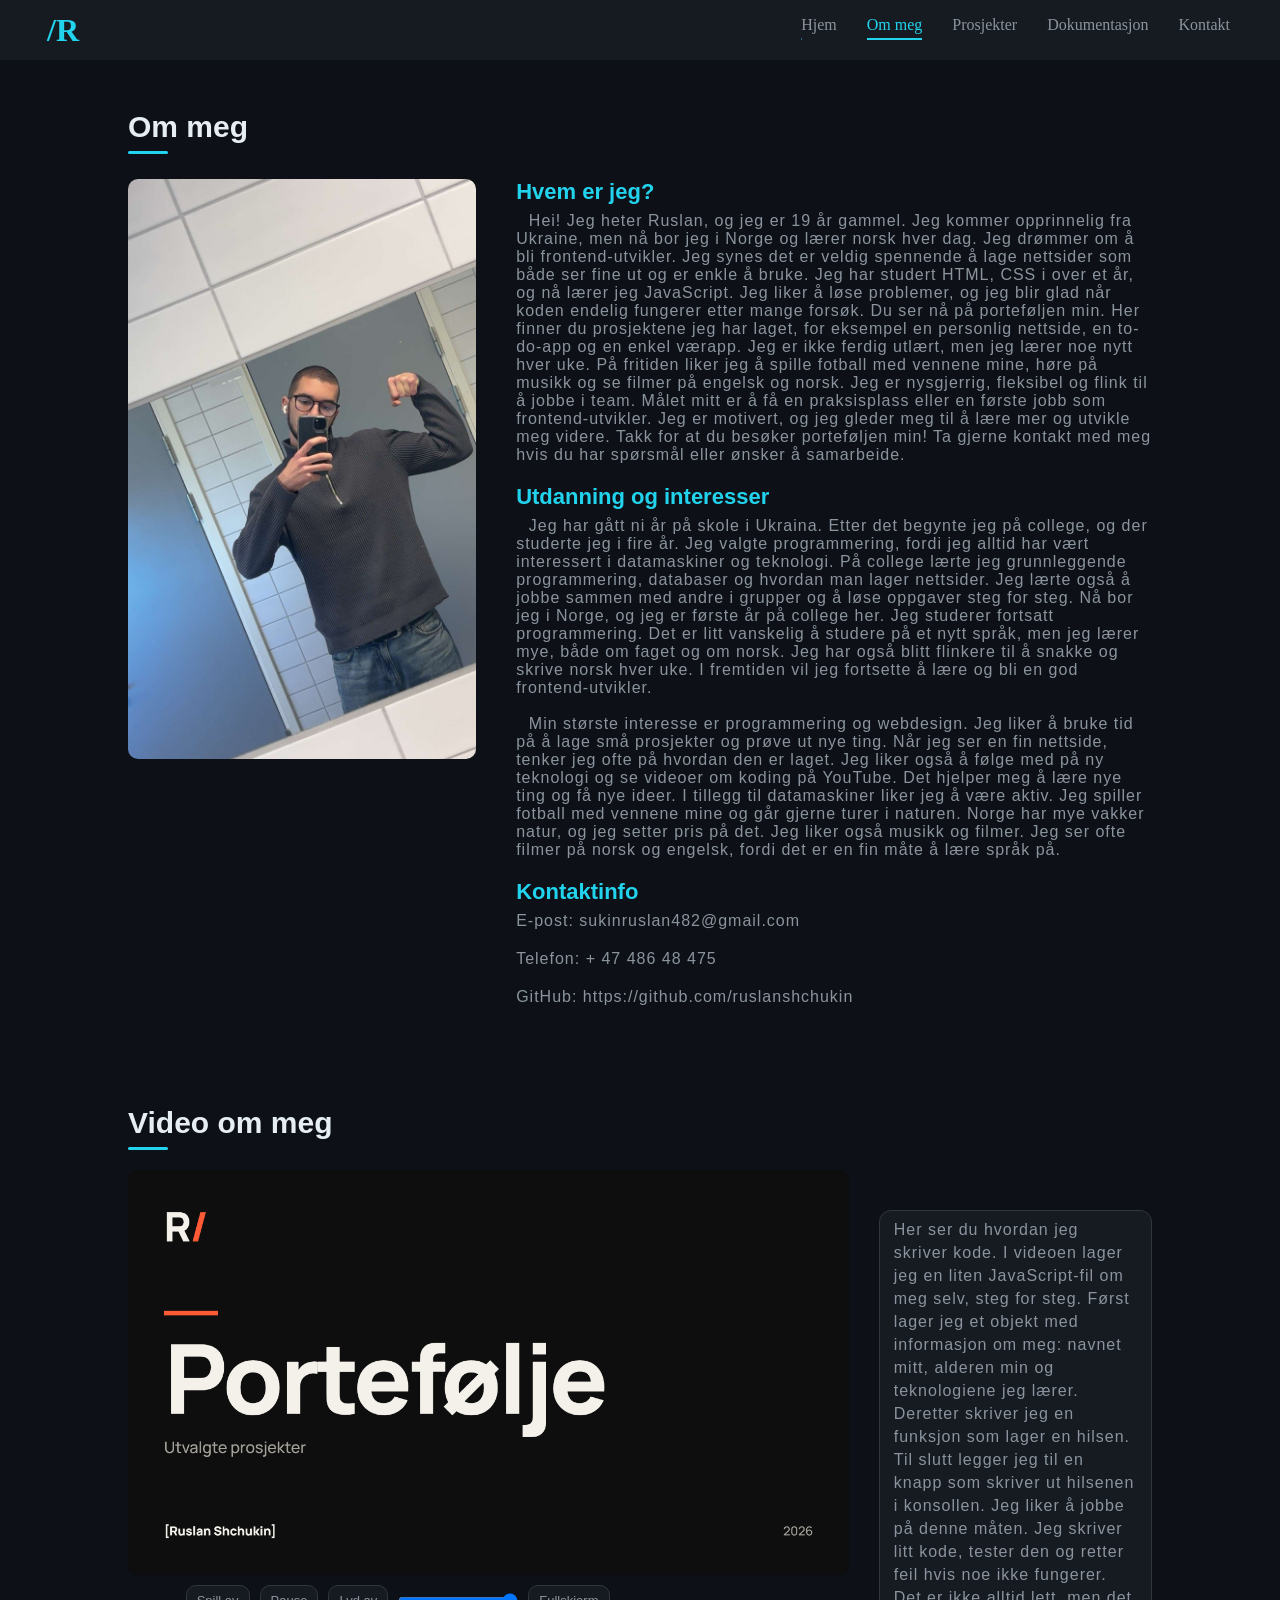
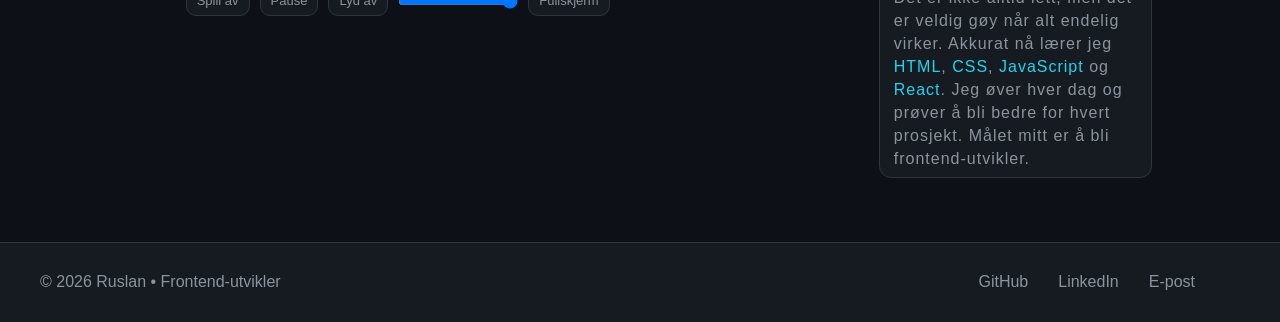
==== commit f2937a06: "Oppdaterer lenker" ====
--- a/om meg.html
+++ b/om meg.html
@@ -92,7 +92,7 @@
 
                     <div class="video-col">
                         <div class="video">
-                            <video id="minVideo" src="img/koding.mp4" aria-label="video om meg"></video>
+                            <video id="minVideo" src="img/koding.mp4" aria-label="video om meg" poster="img/poster for video.png"></video>
                         </div>
 
                         <div class="kontroller">
--- a/css/om meg.css
+++ b/css/om meg.css
@@ -341,6 +341,7 @@
     .video {
         max-width: 900px;
     }
+
 }
 
 @media (max-width: 1920px) {
@@ -460,6 +461,12 @@
         position: absolute;
         margin-top: 10.5px;
         margin-left: 67%;
+    }
+
+    .mobile-menu ul {
+        display: flex;
+        flex-direction: column;
+        gap: 12px;
     }
     
     header {
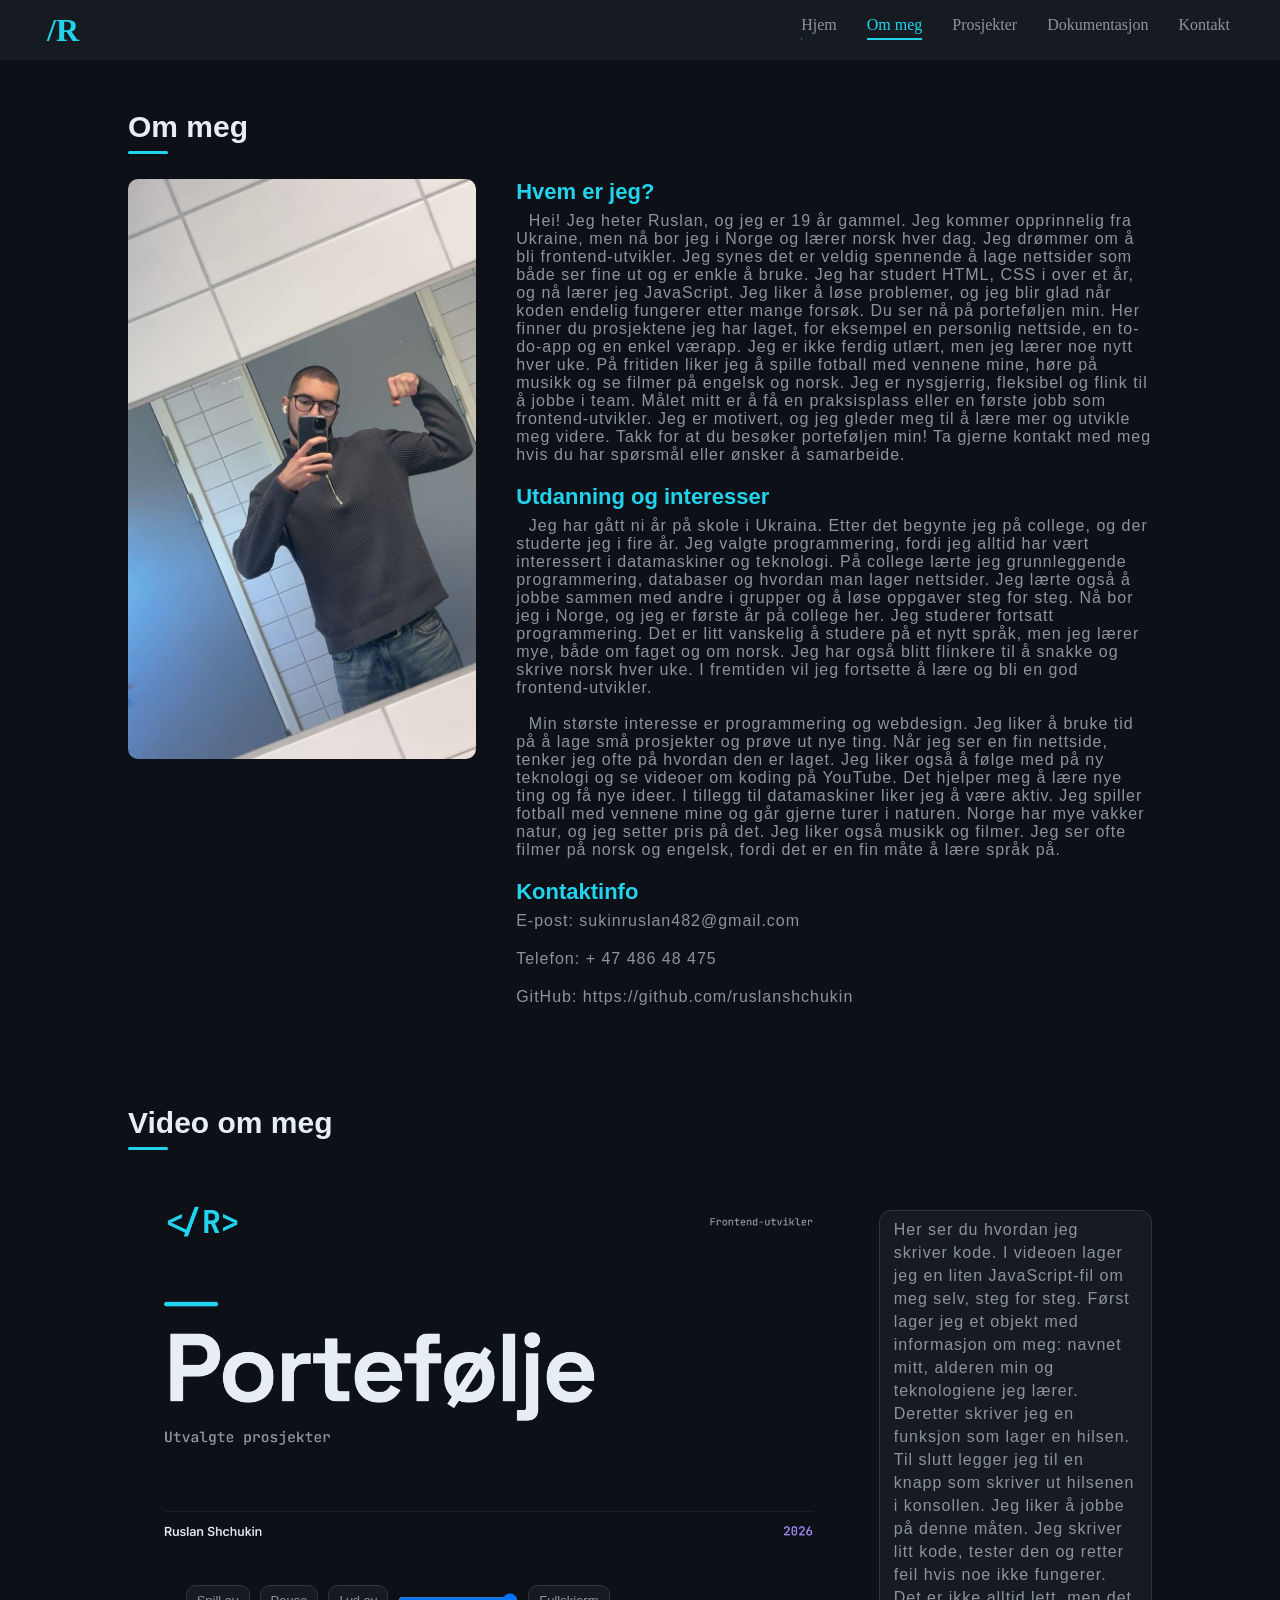
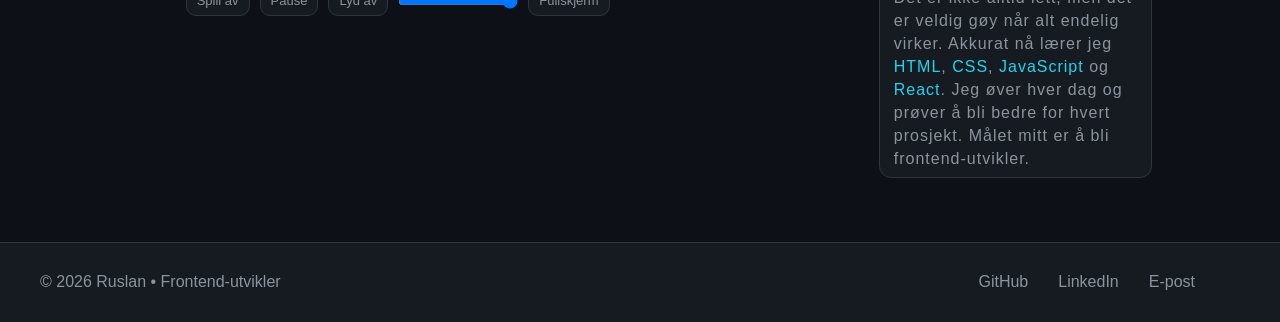
==== commit c4635be9: "Oppdaterer lenker" ====
--- a/om meg.html
+++ b/om meg.html
@@ -92,7 +92,7 @@
 
                     <div class="video-col">
                         <div class="video">
-                            <video id="minVideo" src="img/koding.mp4" aria-label="video om meg" poster="img/poster for video.png"></video>
+                            <video id="minVideo" src="img/koding.mp4" aria-label="video om meg" poster="img/poster-for-video.png"></video>
                         </div>
 
                         <div class="kontroller">
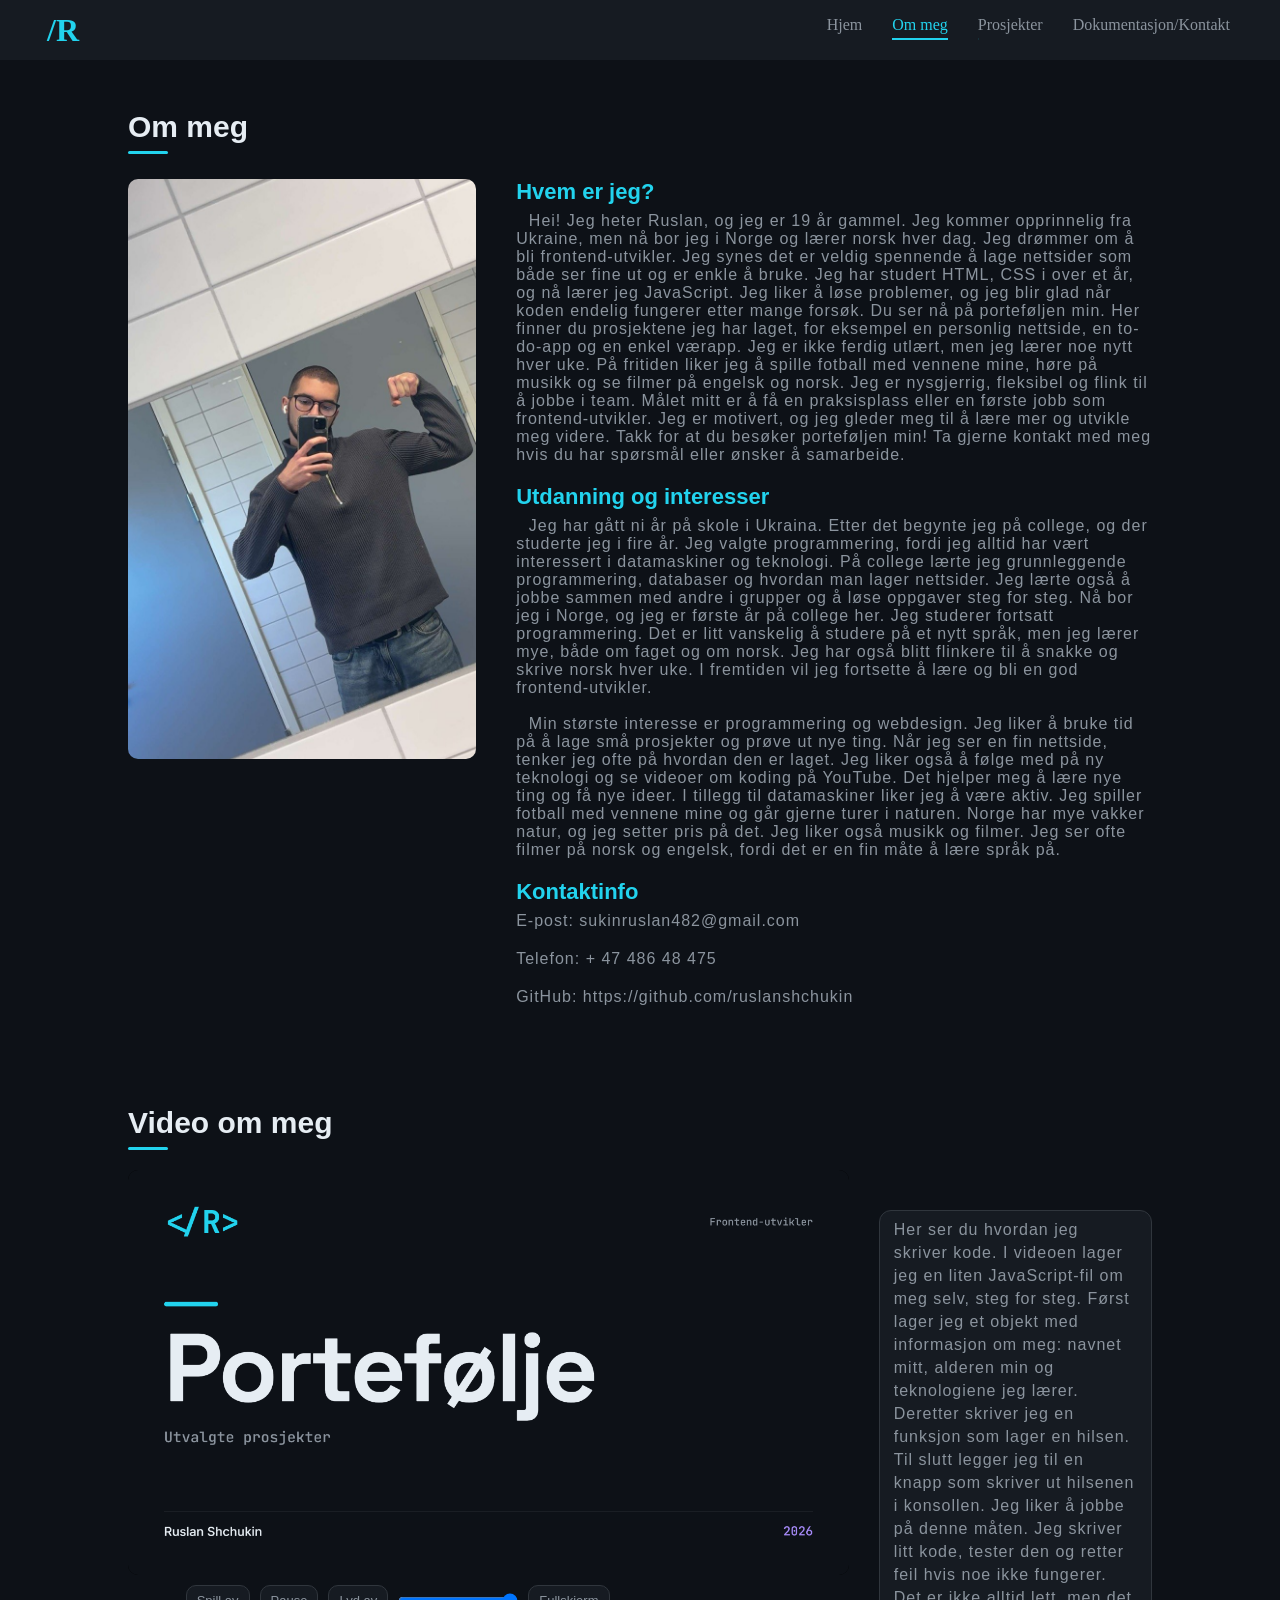
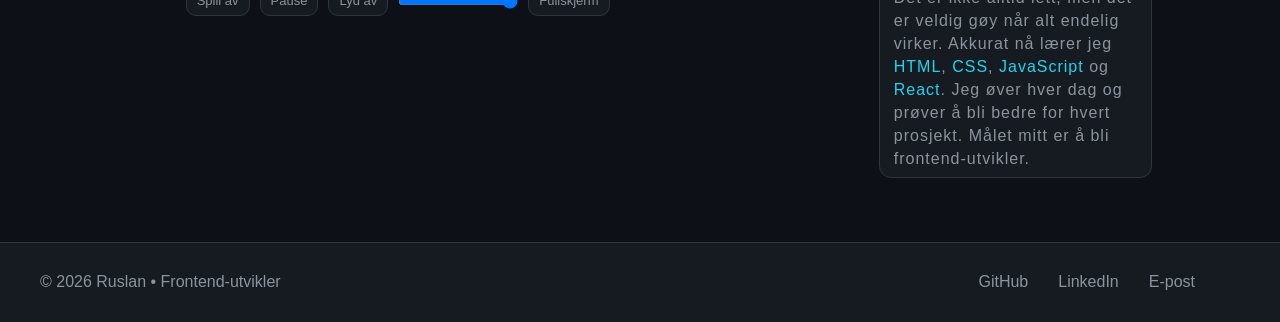
==== commit c301138f: "Oppdaterer lenker" ====
--- a/om meg.html
+++ b/om meg.html
@@ -8,7 +8,9 @@
 </head>
 <body>
     <header>
-        <h1 class="logo">/R</h1>
+        <h1 class="logo">
+            <a href="index.html">/R</a>
+        </h1>
 
         <details class="mobile-menu">
             <summary>Meny</summary>
@@ -16,8 +18,7 @@
                 <li><a href="index.html">Hjem</a></li>
                 <li><a href="om meg.html" class="active">Om meg</a></li>
                 <li><a href="prosjekter.html">Prosjekter</a></li>
-                <li><a href="dokumentasjon.html">Dokumentasjon</a></li>
-                <li><a href="kontakt.html">Kontakt</a></li>
+                <li><a href="dokumentasjon.html">Dokumentasjon/Kontakt</a></li>
             </ul>
         </details>
 
@@ -26,8 +27,7 @@
                 <li><a href="index.html">Hjem</a></li>
                 <li><a href="om meg.html" class="active">Om meg</a></li>
                 <li><a href="prosjekter.html">Prosjekter</a></li>
-                <li><a href="dokumentasjon.html">Dokumentasjon</a></li>
-                <li><a href="kontakt.html">Kontakt</a></li>
+                <li><a href="dokumentasjon.html">Dokumentasjon/Kontakt</a></li>
             </ul>
         </nav>
 
--- a/css/om meg.css
+++ b/css/om meg.css
@@ -9,6 +9,10 @@
     --suksess: #34D399;     /*Status, «åpen for jobb»*/
 }
 
+html {
+    scroll-behavior: smooth;
+}
+
 * {
     box-sizing: border-box;
     margin: 0;
@@ -39,6 +43,29 @@
     font-weight: bold;
     color: var(--aksent1);
     padding-left: 27px;
+}
+
+.logo {
+    font-weight: bold;
+    color: var(--aksent1);
+    padding-left: 27px;
+}
+
+.logo a {
+    text-decoration: none;
+    color: var(--aksent1);
+    cursor: pointer;
+}
+
+.logo:hover {
+    text-shadow: 0 0 10px rgba(34, 211, 238, 0.7);
+    animation: wiggle 0.4s ease;
+}
+
+@keyframes wiggle {
+    0%, 100% { transform: rotate(0deg); }
+    25%      { transform: rotate(-6deg); }
+    75%      { transform: rotate(6deg); }
 }
 
 .mobile-menu {
